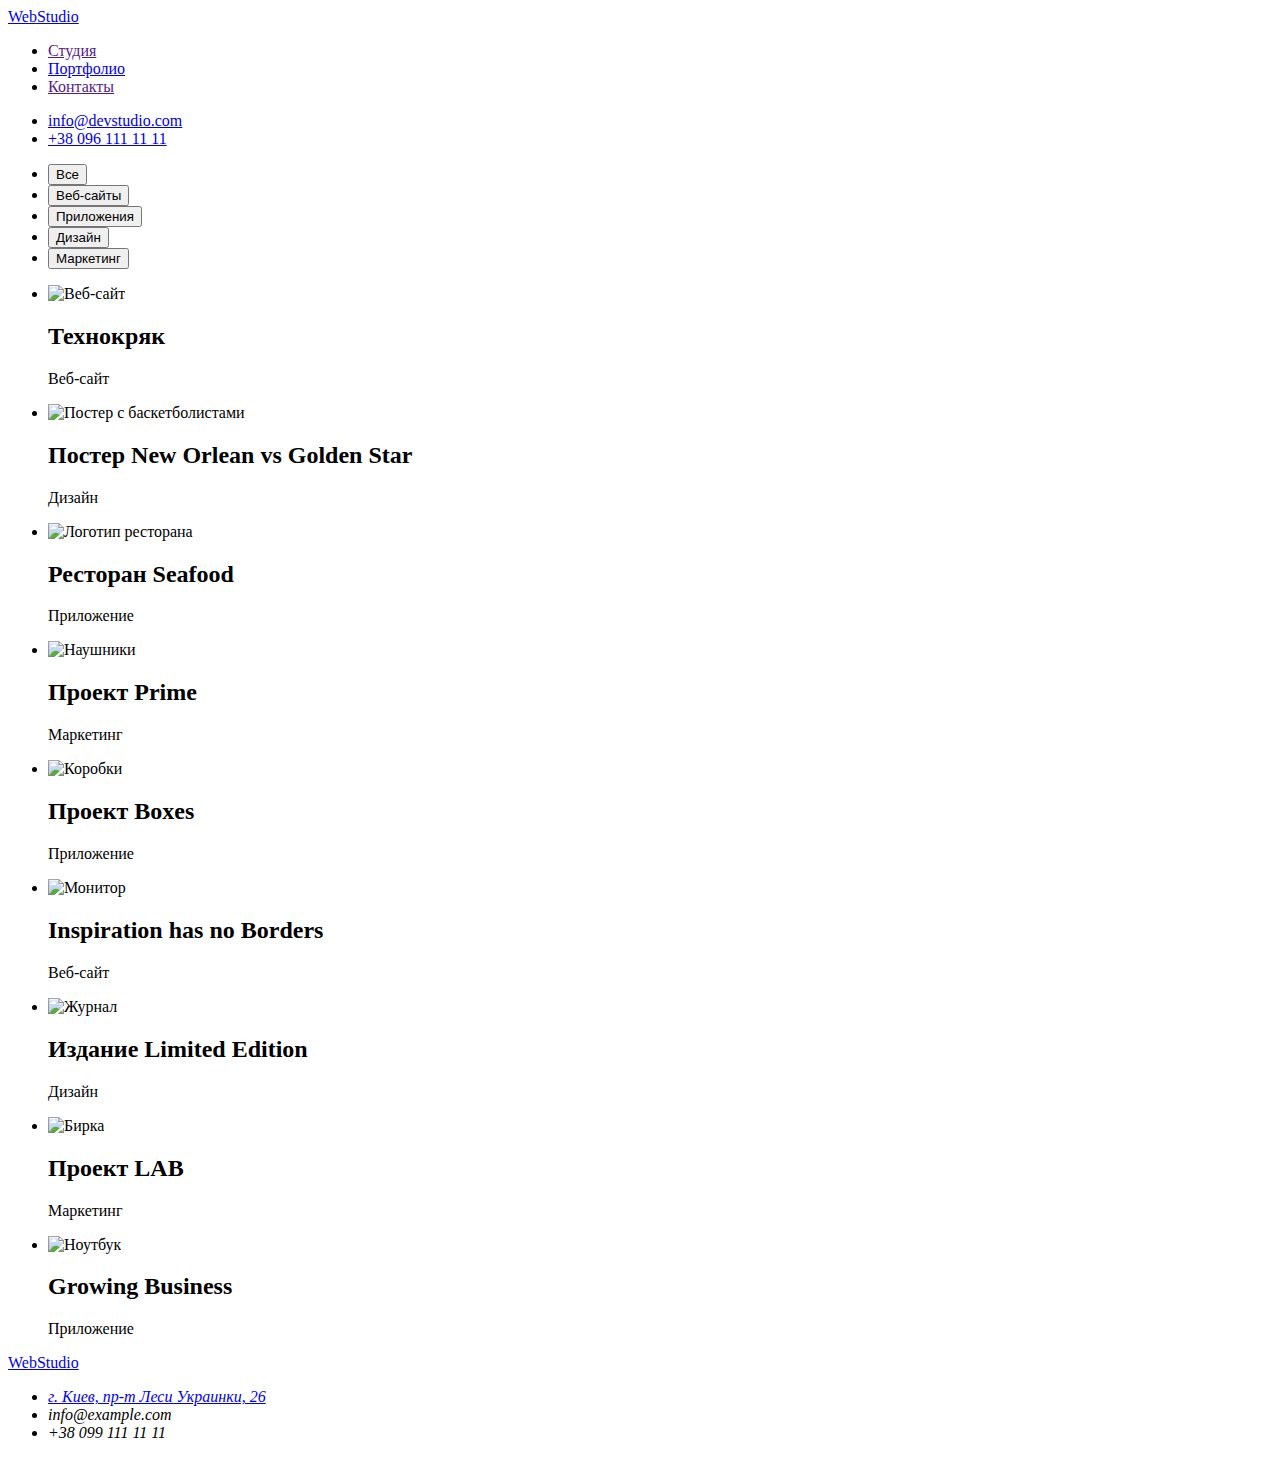
==== portfolio.html @ 25538315 "Add files via upload" ====
<!DOCTYPE html>
<html lang="ru">
  <head>
    <meta charset="UTF-8" />
    <meta http-equiv="X-UA-Compatible" content="IE=edge" />
    <meta name="viewport" content="width=device-width, initial-scale=1.0" />
    <link rel="preconnect" href="https://fonts.gstatic.com" />
    <link
      href="https://fonts.googleapis.com/css2?family=Raleway:wght@700&family=Roboto:wght@400;500;700;900&display=swap"
      rel="stylesheet"
    />
    <link rel="stylesheet" href="./css/styles.css" />
    <title>Document</title>
  </head>
  <body>
    <!-- Шапка сайта -->
    <header class="header">
      <nav>
        <a class="logo-link link" href="index.html">
          <span class="logo-web">Web</span
          ><span class="logo-studio">Studio</span>
        </a>
        <ul class="site-nav list">
          <li>
            <a href="" class="link">Студия</a>
          </li>
          <li>
            <a href="portfolio.html" class="link">Портфолио</a>
          </li>
          <li>
            <a href="" class="link">Контакты</a>
          </li>
        </ul>
      </nav>
      <ul class="contact-list list">
        <li>
          <a href="mailto:info@devstudio.com" class="link"
            >info@devstudio.com</a
          >
        </li>
        <li>
          <a href="tel:+380961111111" class="link">+38 096 111 11 11</a>
        </li>
      </ul>
    </header>
    <main>
      <!-- Портфолио -->
      <section>
        <h1 hidden>Наши проекты</h1>
        <ul class="list">
          <li><button class="portfolio-btn" type="button">Все</button></li>
          <li>
            <button class="portfolio-btn" type="button">Веб-сайты</button>
          </li>
          <li>
            <button class="portfolio-btn" type="button">Приложения</button>
          </li>
          <li><button class="portfolio-btn" type="button">Дизайн</button></li>
          <li>
            <button class="portfolio-btn" type="button">Маркетинг</button>
          </li>
        </ul>
      </section>
      <section>
        <ul class="list">
          <li>
            <img src="./images/projects/project-img-1.jpg" alt="Веб-сайт" />
            <h2 class="portfolio-title">Технокряк</h2>
            <p class="portfolio-text">Веб-сайт</p>
          </li>
          <li>
            <img
              src="./images/projects/project-img-2.jpg"
              alt="Постер с баскетболистами"
            />
            <h2 class="portfolio-title">Постер New Orlean vs Golden Star</h2>
            <p class="portfolio-text">Дизайн</p>
          </li>
          <li>
            <img
              src="./images/projects/project-img-3.jpg"
              alt="Логотип
            ресторана"
              width="370"
              height="294"
            />
            <h2 class="portfolio-title">Ресторан Seafood</h2>
            <p class="portfolio-text">Приложение</p>
          </li>
          <li>
            <img
              src="./images/projects/project-img-4.jpg"
              alt="Наушники"
              width="370"
              height="294"
            />
            <h2 class="portfolio-title">Проект Prime</h2>
            <p class="portfolio-text">Маркетинг</p>
          </li>
          <li>
            <img
              src="./images/projects/project-img-5.jpg"
              alt="Коробки"
              width="370"
              height="294"
            />
            <h2 class="portfolio-title">Проект Boxes</h2>
            <p class="portfolio-text">Приложение</p>
          </li>
          <li>
            <img
              src="./images/projects/project-img-6.jpg"
              alt="Монитор"
              width="370"
              height="294"
            />
            <h2 class="portfolio-title">Inspiration has no Borders</h2>
            <p class="portfolio-text">Веб-сайт</p>
          </li>
          <li>
            <img
              src="./images/projects/project-img-7.jpg"
              alt="Журнал"
              width="370"
              height="294"
            />
            <h2 class="portfolio-title">Издание Limited Edition</h2>
            <p class="portfolio-text">Дизайн</p>
          </li>
          <li>
            <img
              src="./images/projects/project-img-8.jpg"
              alt="Бирка"
              width="370"
              height="294"
            />
            <h2 class="portfolio-title">Проект LAB</h2>
            <p class="portfolio-text">Маркетинг</p>
          </li>
          <li>
            <img
              src="./images/projects/project-img-9.jpg"
              alt="Ноутбук"
              width="370"
              height="294"
            />
            <h2 class="portfolio-title">Growing Business</h2>
            <p class="portfolio-text">Приложение</p>
          </li>
        </ul>
      </section>
    </main>
    <!-- Футер -->
    <footer>
      <a class="logo-link link" href="index.html">
        <span class="logo-web">Web</span
        ><span class="logo-studio-footer">Studio</span>
      </a>
      <address>
        <ul class="list">
          <li>
            <a
              href="https://goo.gl/maps/DzLWiFUtqQAKY1di6"
              class="add-link link"
              target="_blank"
              rel="noopener noreferrer"
              >г. Киев, пр-т Леси Украинки, 26</a
            >
          </li>
          <li class="contact-link">
            <a href="mailto:info@example.com"></a>info@example.com
          </li>
          <li class="contact-link">
            <a href="tel:+380991111111"></a>+38 099 111 11 11
          </li>
        </ul>
      </address>
    </footer>
  </body>
</html>
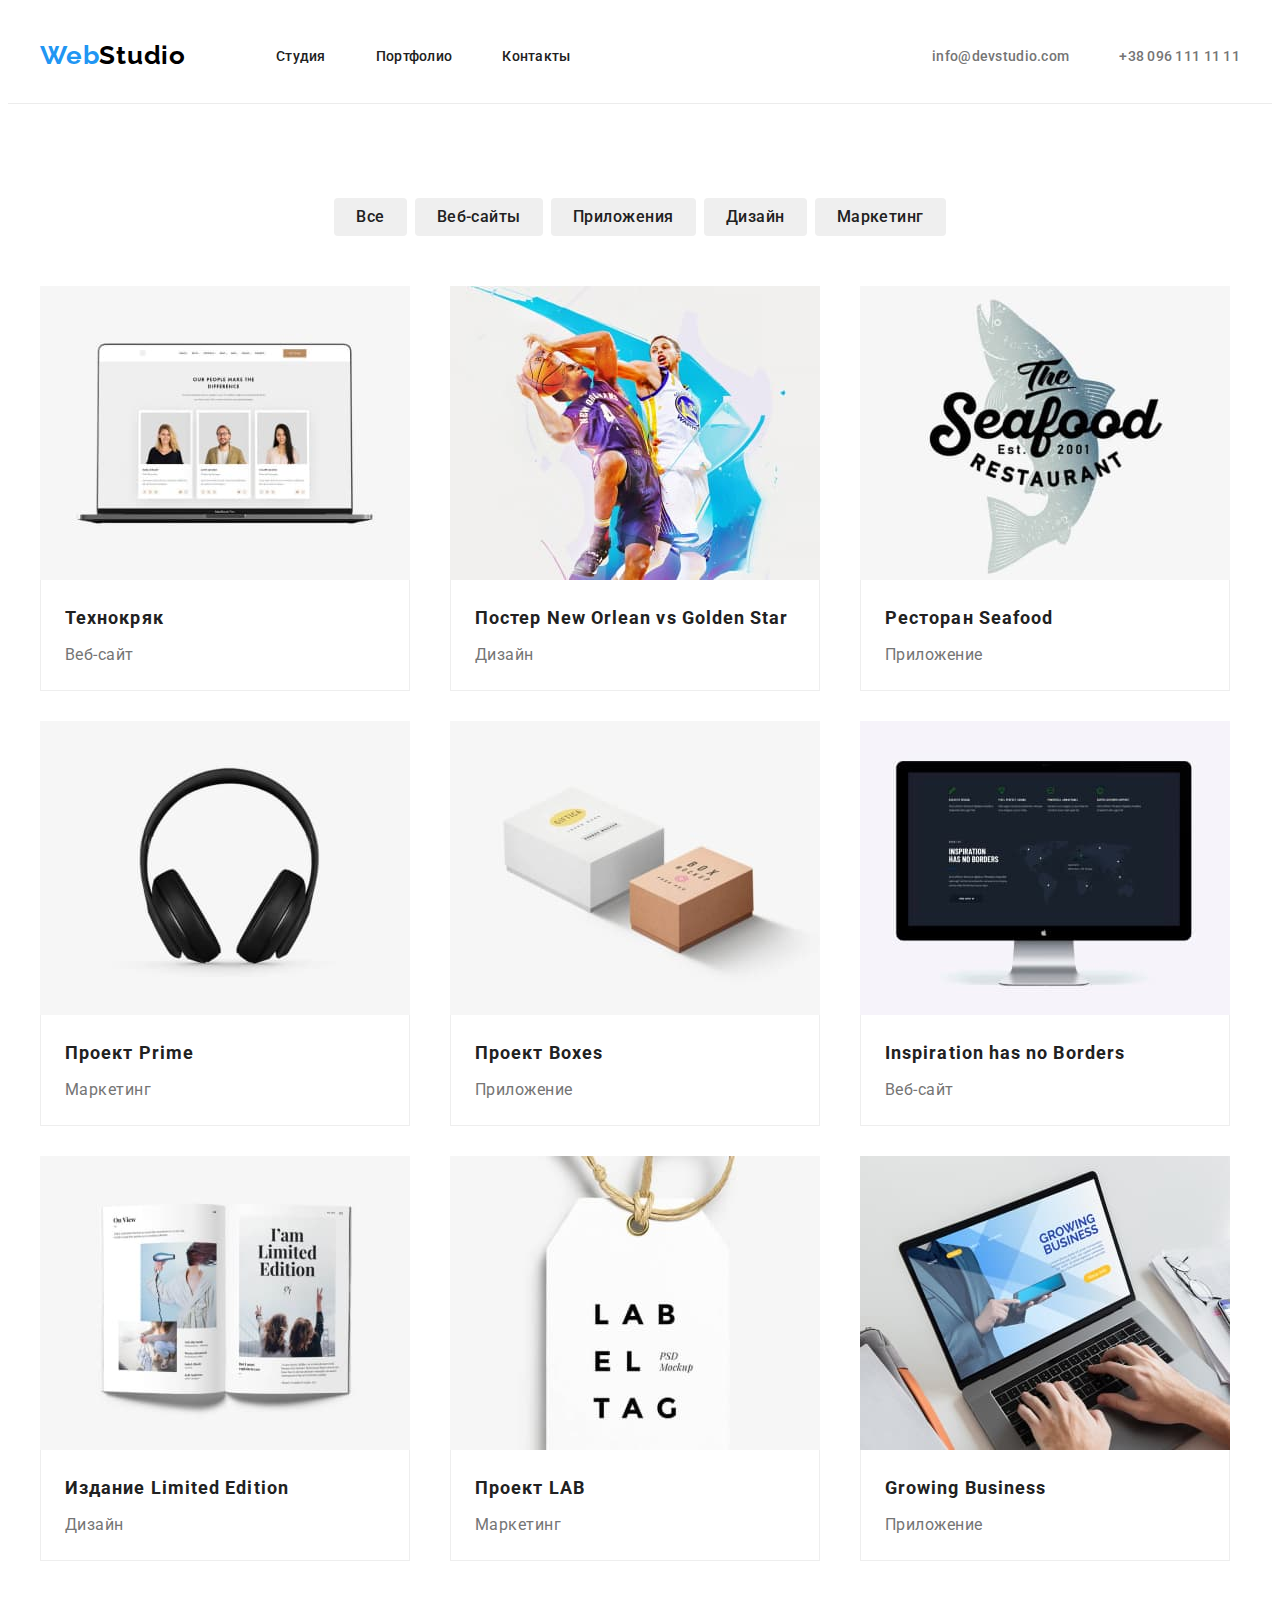
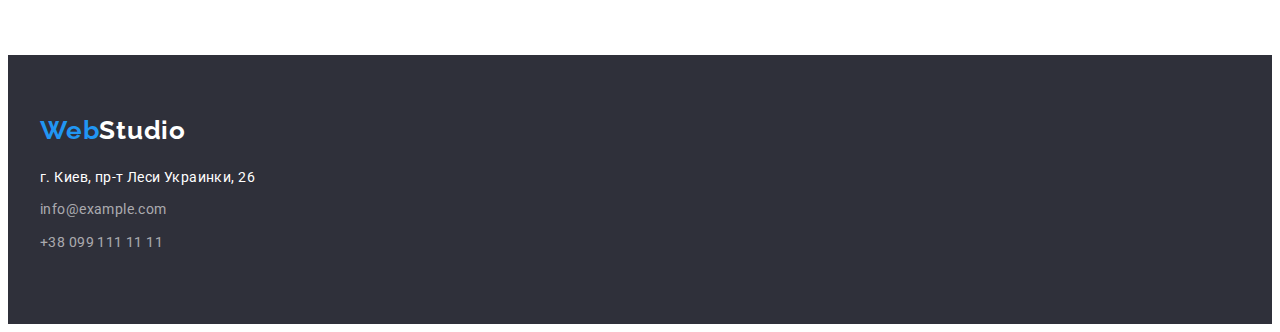
==== commit 9f6449a9: "позиционирует секции" ====
--- a/portfolio.html
+++ b/portfolio.html
@@ -15,166 +15,194 @@
   <body>
     <!-- Шапка сайта -->
     <header class="header">
-      <nav>
-        <a class="logo-link link" href="index.html">
-          <span class="logo-web">Web</span
-          ><span class="logo-studio">Studio</span>
-        </a>
-        <ul class="site-nav list">
+      <div class="container header-container">
+        <nav class="navigation">
+          <a class="logo-link link" href="index.html">
+            <span class="logo-web">Web</span
+            ><span class="logo-studio">Studio</span>
+          </a>
+          <ul class="site-nav list">
+            <li class="site-nav-item">
+              <a href="" class="link">Студия</a>
+            </li>
+            <li class="site-nav-item">
+              <a href="portfolio.html" class="link">Портфолио</a>
+            </li>
+            <li class="site-nav-item">
+              <a href="" class="link">Контакты</a>
+            </li>
+          </ul>
+        </nav>
+        <ul class="contact-list list">
           <li>
-            <a href="" class="link">Студия</a>
+            <a href="mailto:info@devstudio.com" class="contact-list-mail link"
+              >info@devstudio.com</a
+            >
           </li>
           <li>
-            <a href="portfolio.html" class="link">Портфолио</a>
-          </li>
-          <li>
-            <a href="" class="link">Контакты</a>
+            <a href="tel:+380961111111" class="link">+38 096 111 11 11</a>
           </li>
         </ul>
-      </nav>
-      <ul class="contact-list list">
-        <li>
-          <a href="mailto:info@devstudio.com" class="link"
-            >info@devstudio.com</a
-          >
-        </li>
-        <li>
-          <a href="tel:+380961111111" class="link">+38 096 111 11 11</a>
-        </li>
-      </ul>
+      </div>
     </header>
     <main>
       <!-- Портфолио -->
-      <section>
-        <h1 hidden>Наши проекты</h1>
-        <ul class="list">
-          <li><button class="portfolio-btn" type="button">Все</button></li>
-          <li>
-            <button class="portfolio-btn" type="button">Веб-сайты</button>
-          </li>
-          <li>
-            <button class="portfolio-btn" type="button">Приложения</button>
-          </li>
-          <li><button class="portfolio-btn" type="button">Дизайн</button></li>
-          <li>
-            <button class="portfolio-btn" type="button">Маркетинг</button>
-          </li>
-        </ul>
-      </section>
-      <section>
-        <ul class="list">
-          <li>
-            <img src="./images/projects/project-img-1.jpg" alt="Веб-сайт" />
-            <h2 class="portfolio-title">Технокряк</h2>
-            <p class="portfolio-text">Веб-сайт</p>
-          </li>
-          <li>
-            <img
-              src="./images/projects/project-img-2.jpg"
-              alt="Постер с баскетболистами"
-            />
-            <h2 class="portfolio-title">Постер New Orlean vs Golden Star</h2>
-            <p class="portfolio-text">Дизайн</p>
-          </li>
-          <li>
-            <img
-              src="./images/projects/project-img-3.jpg"
-              alt="Логотип
-            ресторана"
-              width="370"
-              height="294"
-            />
-            <h2 class="portfolio-title">Ресторан Seafood</h2>
-            <p class="portfolio-text">Приложение</p>
-          </li>
-          <li>
-            <img
-              src="./images/projects/project-img-4.jpg"
-              alt="Наушники"
-              width="370"
-              height="294"
-            />
-            <h2 class="portfolio-title">Проект Prime</h2>
-            <p class="portfolio-text">Маркетинг</p>
-          </li>
-          <li>
-            <img
-              src="./images/projects/project-img-5.jpg"
-              alt="Коробки"
-              width="370"
-              height="294"
-            />
-            <h2 class="portfolio-title">Проект Boxes</h2>
-            <p class="portfolio-text">Приложение</p>
-          </li>
-          <li>
-            <img
-              src="./images/projects/project-img-6.jpg"
-              alt="Монитор"
-              width="370"
-              height="294"
-            />
-            <h2 class="portfolio-title">Inspiration has no Borders</h2>
-            <p class="portfolio-text">Веб-сайт</p>
-          </li>
-          <li>
-            <img
-              src="./images/projects/project-img-7.jpg"
-              alt="Журнал"
-              width="370"
-              height="294"
-            />
-            <h2 class="portfolio-title">Издание Limited Edition</h2>
-            <p class="portfolio-text">Дизайн</p>
-          </li>
-          <li>
-            <img
-              src="./images/projects/project-img-8.jpg"
-              alt="Бирка"
-              width="370"
-              height="294"
-            />
-            <h2 class="portfolio-title">Проект LAB</h2>
-            <p class="portfolio-text">Маркетинг</p>
-          </li>
-          <li>
-            <img
-              src="./images/projects/project-img-9.jpg"
-              alt="Ноутбук"
-              width="370"
-              height="294"
-            />
-            <h2 class="portfolio-title">Growing Business</h2>
-            <p class="portfolio-text">Приложение</p>
-          </li>
-        </ul>
+      <section class="section">
+        <div class="container">
+          <h1 hidden>Наши проекты</h1>
+          <ul class="portfolio-section list">
+            <li><button class="portfolio-btn" type="button">Все</button></li>
+            <li>
+              <button class="portfolio-btn" type="button">Веб-сайты</button>
+            </li>
+            <li>
+              <button class="portfolio-btn" type="button">Приложения</button>
+            </li>
+            <li><button class="portfolio-btn" type="button">Дизайн</button></li>
+            <li>
+              <button class="portfolio-btn" type="button">Маркетинг</button>
+            </li>
+          </ul>
+        </div>
+        <div class="container">
+          <ul class="portfolio-list list">
+            <li class="portfolio-list-img">
+              <img src="./images/projects/project-img-1.jpg" alt="Веб-сайт" />
+              <div class="porfolio-list-content">
+                <h2 class="portfolio-title">Технокряк</h2>
+                <p class="portfolio-text">Веб-сайт</p>
+              </div>
+            </li>
+            <li class="portfolio-list-img">
+              <img
+                src="./images/projects/project-img-2.jpg"
+                alt="Постер с баскетболистами"
+              />
+              <div class="porfolio-list-content">
+                <h2 class="portfolio-title">
+                  Постер New Orlean vs Golden Star
+                </h2>
+                <p class="portfolio-text">Дизайн</p>
+              </div>
+            </li>
+            <li class="portfolio-list-img">
+              <img
+                src="./images/projects/project-img-3.jpg"
+                alt="Логотип
+              ресторана"
+                width="370"
+                height="294"
+              />
+              <div class="porfolio-list-content">
+                <h2 class="portfolio-title">Ресторан Seafood</h2>
+                <p class="portfolio-text">Приложение</p>
+              </div>
+            </li>
+            <li class="portfolio-list-img">
+              <img
+                src="./images/projects/project-img-4.jpg"
+                alt="Наушники"
+                width="370"
+                height="294"
+              />
+              <div class="porfolio-list-content">
+                <h2 class="portfolio-title">Проект Prime</h2>
+                <p class="portfolio-text">Маркетинг</p>
+              </div>
+            </li>
+            <li class="portfolio-list-img">
+              <img
+                src="./images/projects/project-img-5.jpg"
+                alt="Коробки"
+                width="370"
+                height="294"
+              />
+              <div class="porfolio-list-content">
+                <h2 class="portfolio-title">Проект Boxes</h2>
+                <p class="portfolio-text">Приложение</p>
+              </div>
+            </li>
+            <li class="portfolio-list-img">
+              <img
+                src="./images/projects/project-img-6.jpg"
+                alt="Монитор"
+                width="370"
+                height="294"
+              />
+              <div class="porfolio-list-content">
+                <h2 class="portfolio-title">Inspiration has no Borders</h2>
+                <p class="portfolio-text">Веб-сайт</p>
+              </div>
+            </li>
+            <li class="portfolio-list-img">
+              <img
+                src="./images/projects/project-img-7.jpg"
+                alt="Журнал"
+                width="370"
+                height="294"
+              />
+              <div class="porfolio-list-content">
+                <h2 class="portfolio-title">Издание Limited Edition</h2>
+                <p class="portfolio-text">Дизайн</p>
+              </div>
+            </li>
+            <li class="portfolio-list-img">
+              <img
+                src="./images/projects/project-img-8.jpg"
+                alt="Бирка"
+                width="370"
+                height="294"
+              />
+              <div class="porfolio-list-content">
+                <h2 class="portfolio-title">Проект LAB</h2>
+                <p class="portfolio-text">Маркетинг</p>
+              </div>
+            </li>
+            <li class="portfolio-list-img">
+              <img
+                src="./images/projects/project-img-9.jpg"
+                alt="Ноутбук"
+                width="370"
+                height="294"
+              />
+              <div class="porfolio-list-content">
+                <h2 class="portfolio-title">Growing Business</h2>
+                <p class="portfolio-text">Приложение</p>
+              </div>
+            </li>
+          </ul>
+        </div>
       </section>
     </main>
     <!-- Футер -->
     <footer>
-      <a class="logo-link link" href="index.html">
-        <span class="logo-web">Web</span
-        ><span class="logo-studio-footer">Studio</span>
-      </a>
-      <address>
-        <ul class="list">
-          <li>
-            <a
-              href="https://goo.gl/maps/DzLWiFUtqQAKY1di6"
-              class="add-link link"
-              target="_blank"
-              rel="noopener noreferrer"
-              >г. Киев, пр-т Леси Украинки, 26</a
-            >
-          </li>
-          <li class="contact-link">
-            <a href="mailto:info@example.com"></a>info@example.com
-          </li>
-          <li class="contact-link">
-            <a href="tel:+380991111111"></a>+38 099 111 11 11
-          </li>
-        </ul>
-      </address>
+      <div class="container">
+        <div class="footer-logo">
+          <a class="logo-link link" href="index.html">
+            <span class="logo-web">Web</span
+            ><span class="logo-studio-footer">Studio</span>
+          </a>
+        </div>
+        <address>
+          <ul class="list">
+            <li>
+              <a
+                href="https://goo.gl/maps/DzLWiFUtqQAKY1di6"
+                class="add-link link"
+                target="_blank"
+                rel="noopener noreferrer"
+                >г. Киев, пр-т Леси Украинки, 26</a
+              >
+            </li>
+            <li class="contact-link">
+              <a href="mailto:info@example.com"></a>info@example.com
+            </li>
+            <li class="contact-link">
+              <a href="tel:+380991111111"></a>+38 099 111 11 11
+            </li>
+          </ul>
+        </address>
+      </div>
     </footer>
   </body>
 </html>
--- a/css/styles.css
+++ b/css/styles.css
@@ -0,0 +1,338 @@
+:root {
+  --first-color: #ffffff;
+  --second-color: #212121;
+  --accent-color: #2196f3;
+}
+
+h1,
+h2,
+h3,
+h4,
+h5,
+h6,
+p {
+  margin-top: 0;
+  margin-bottom: 0;
+}
+
+ul,
+ol {
+  margin-top: 0;
+  margin-bottom: 0;
+  padding-left: 0;
+}
+
+img {
+  display: block;
+}
+body {
+  font-family: Roboto, sans-serif;
+}
+.link {
+  text-decoration: none;
+}
+.list {
+  list-style: none;
+}
+
+.container {
+  width: 1200px;
+  padding-left: 15px;
+  padding-right: 15px;
+  margin: 0 auto;
+}
+.section {
+  padding-top: 94px;
+  padding-bottom: 94px;
+}
+/* Header */
+.header {
+  border-bottom: 1px solid #ececec;
+  padding-top: 32px;
+  padding-bottom: 32px;
+}
+.header-container {
+  display: flex;
+  align-items: center;
+}
+.navigation {
+  display: flex;
+  align-items: center;
+}
+.logo-link {
+  font-family: Raleway, sans-serif;
+  font-weight: 700;
+  font-size: 26px;
+  line-height: 1.19;
+  letter-spacing: 0.03em;
+  margin-right: 90px;
+}
+
+.logo-web {
+  color: var(--accent-color);
+}
+.logo-studio {
+  color: #000000;
+}
+.site-nav {
+  display: flex;
+}
+.site-nav-item:not(:last-child) {
+  margin-right: 50px;
+}
+.site-nav .link {
+  font-weight: 500;
+  font-size: 14px;
+  line-height: 1.14;
+  letter-spacing: 0.02em;
+  color: var(--second-color);
+}
+.contact-list {
+  display: flex;
+  justify-content: space-between;
+  margin-left: auto;
+}
+.contact-list-mail {
+  margin-right: 50px;
+}
+.contact-list .link {
+  font-weight: 500;
+  font-size: 14px;
+  line-height: 1.14;
+  letter-spacing: 0.02em;
+  color: #757575;
+}
+.site-nav .link:hover,
+.site-nav .link:focus {
+  color: var(--accent-color);
+}
+.contact-list .link:hover,
+.contact-list .link:focus {
+  color: var(--accent-color);
+}
+
+/* Герой */
+.hero-section {
+  background: #2f303a;
+  display: flex;
+  text-align: center;
+  padding-top: 190px;
+  padding-bottom: 290px;
+  margin-top: 10px;
+}
+.hero-title {
+  font-weight: 900;
+  font-size: 44px;
+  line-height: 1.36;
+  text-align: center;
+  letter-spacing: 0.06em;
+  text-transform: uppercase;
+  color: var(--first-color);
+  margin-bottom: 30px;
+}
+.modal-btn {
+  font-weight: 700;
+  font-size: 16px;
+  line-height: 1.87;
+  letter-spacing: 0.06em;
+  color: var(--first-color);
+  background: var(--accent-color);
+  cursor: pointer;
+  padding: 10px 32px;
+  border: 0;
+  border-radius: 4px;
+}
+.modal-btn:hover,
+.modal-btn:focus {
+  background: #188ce8;
+}
+
+/* Наши преимущества */
+.feature-list {
+  display: flex;
+  justify-content: space-between;
+  padding-top: 84px;
+  padding-bottom: 94px;
+  margin-left: -30px;
+}
+.feature-list-item {
+  flex-basis: calc((100% - 120px) / 4);
+  margin-left: 30px;
+}
+.feature-title {
+  font-weight: 700;
+  font-size: 14px;
+  line-height: 1.14;
+  letter-spacing: 0.03em;
+  text-transform: uppercase;
+  color: var(--second-color);
+  margin-bottom: 10px;
+}
+.feature-text {
+  font-weight: 400;
+  font-size: 14px;
+  line-height: 1.71;
+  letter-spacing: 0.03em;
+  color: #757575;
+}
+/* О нас */
+.about-section {
+  padding-bottom: 94px;
+}
+.section-title {
+  font-weight: 700;
+  font-size: 36px;
+  line-height: 1.16;
+  text-align: center;
+  letter-spacing: 0.03em;
+  color: var(--second-color);
+  margin-bottom: 50px;
+}
+
+.about-section-list {
+  display: flex;
+  flex-wrap: wrap;
+  margin-left: -30px;
+  margin-top: -50px;
+}
+
+.about-section-item {
+  flex-basis: calc((100% - 90px) / 3);
+  margin-left: 30px;
+  margin-top: 50px;
+}
+
+/* Наша команда */
+.bg-team-section {
+  background-color: #f5f4fa;
+}
+.title-team {
+  font-weight: 500;
+  font-size: 16px;
+  line-height: 1.18;
+  letter-spacing: 0.03em;
+  color: var(--second-color);
+  margin-bottom: 10px;
+}
+.team-list {
+  display: flex;
+  flex-wrap: wrap;
+  margin-left: -30px;
+  margin-top: -50px;
+}
+.team-list-item {
+  flex-basis: calc((100% - 120px) / 4);
+  margin-left: 30px;
+  margin-top: 50px;
+}
+.team-list-content {
+  padding-top: 30px;
+  padding-bottom: 30px;
+  text-align: center;
+  background-color: #ffffff;
+  box-shadow: 0px 1px 3px rgba(0, 0, 0, 0.12), 0px 1px 1px rgba(0, 0, 0, 0.14),
+    0px 2px 1px rgba(0, 0, 0, 0.2);
+  border-radius: 0px 0px 4px 4px;
+  width: 270px;
+}
+
+.team-position {
+  font-weight: 400;
+  font-size: 16px;
+  line-height: 1.18;
+  letter-spacing: 0.03em;
+  color: #757575;
+}
+/* Футер */
+.add-link {
+  font-style: normal;
+  font-weight: 400;
+  font-size: 14px;
+  line-height: 1.71;
+  letter-spacing: 0.03em;
+  color: var(--first-color);
+  display: inline-block;
+  margin-bottom: 9px;
+}
+footer {
+  background: #2f303a;
+  padding-top: 60px;
+  padding-bottom: 60px;
+}
+
+.footer-logo {
+  margin-bottom: 20px;
+}
+.logo-studio-footer {
+  color: var(--first-color);
+}
+.contact-link {
+  font-style: normal;
+  font-weight: 400;
+  font-size: 14px;
+  line-height: 1.71;
+  letter-spacing: 0.03em;
+  color: rgba(255, 255, 255, 0.6);
+  margin-bottom: 9px;
+}
+
+/* Портфолио */
+.portfolio-section {
+  display: flex;
+  justify-content: center;
+  margin-left: -8px;
+  margin-bottom: 50px;
+}
+
+.portfolio-list {
+  display: flex;
+  flex-wrap: wrap;
+  margin-left: -30px;
+  margin-top: -30px;
+}
+.portfolio-list-img {
+  flex-basis: calc((100% - 90px) / 3);
+  margin-left: 30px;
+  margin-top: 30px;
+}
+.portfolio-btn {
+  font-family: Roboto, sans-serif;
+  font-weight: 500;
+  font-size: 16px;
+  line-height: 1.62;
+  text-align: center;
+  letter-spacing: 0.03em;
+  color: var(--second-color);
+  padding: 6px 22px;
+  flex-basis: calc((100% - 40px) / 8);
+  margin-left: 8px;
+  border: 0;
+  border-radius: 4px;
+}
+.portfolio-btn:hover,
+.portfolio-btn:focus {
+  background: var(--accent-color);
+  color: var(--first-color);
+}
+.portfolio-title {
+  font-weight: 700;
+  font-size: 18px;
+  line-height: 2;
+  letter-spacing: 0.06em;
+  color: var(--second-color);
+  margin-bottom: 4px;
+}
+.portfolio-text {
+  font-weight: 400;
+  font-size: 16px;
+  line-height: 1.87;
+  letter-spacing: 0.03em;
+  color: #757575;
+}
+.porfolio-list-content {
+  border: 1px solid #eeeeee;
+  border-top: 0;
+  box-sizing: border-box;
+  padding: 20px 24px;
+  width: 370px;
+}
